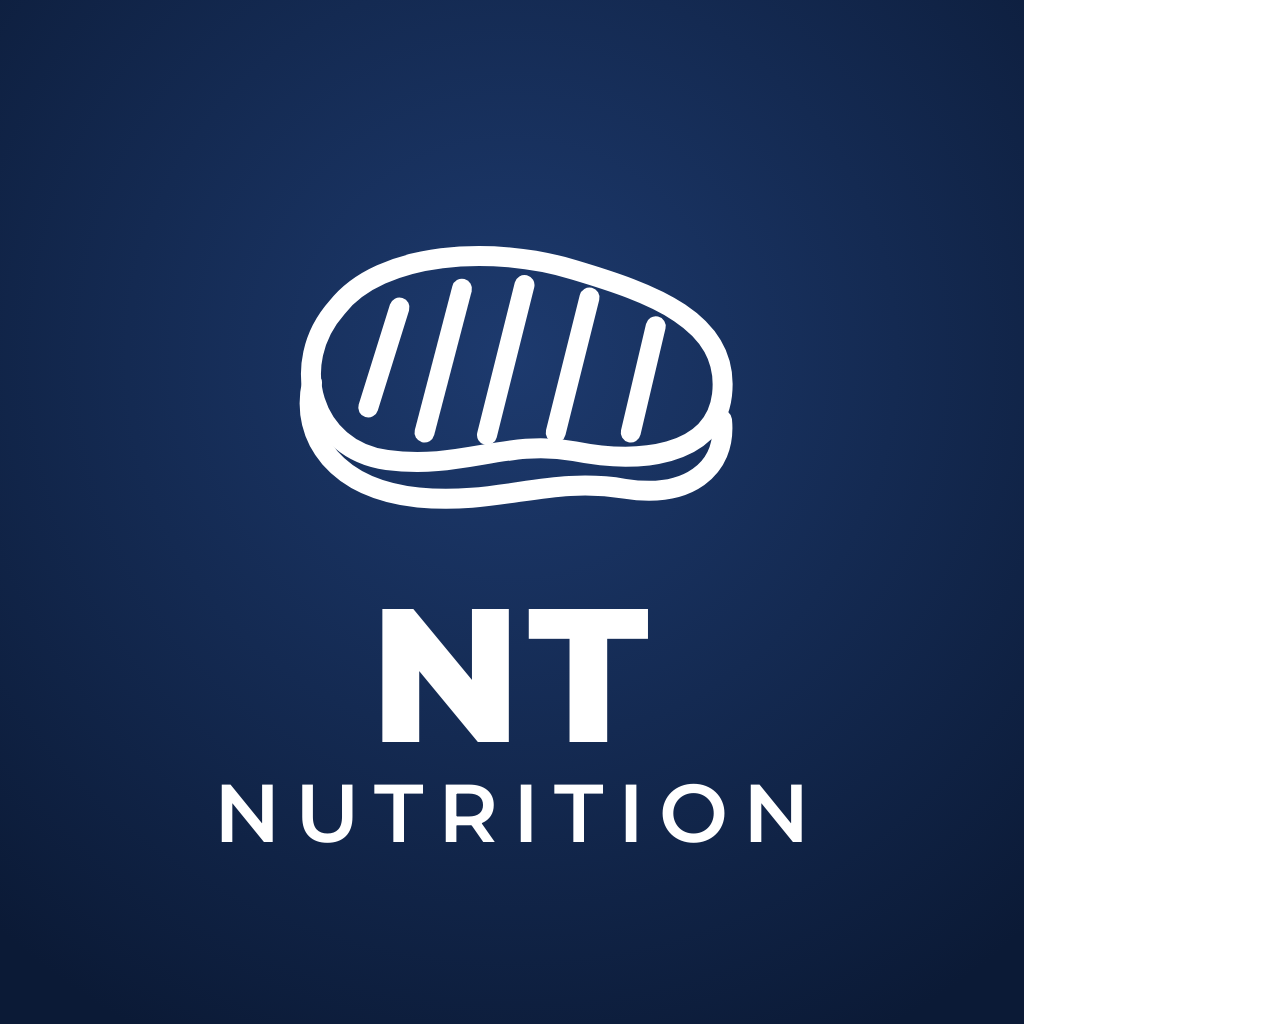
==== icons/icon-bron.html @ 583e702e "NT Nutrition v0.2: icoon, 5 meals, favorieten, slim zoeken en macro-groep - Nieuw app-icoon (steak, " ====
<!doctype html><html><head>
<link href="https://fonts.googleapis.com/css2?family=Montserrat:wght@600;800&display=block" rel="stylesheet">
<style>html,body{margin:0;background:transparent} svg{display:block}</style></head><body>
<svg id="s" xmlns="http://www.w3.org/2000/svg" width="1024" height="1024" viewBox="0 0 1024 1024">
  <defs>
    <radialGradient id="bg" cx="50%" cy="35%" r="75%">
      <stop offset="0" stop-color="#1d3a6e"/><stop offset="1" stop-color="#0b1a36"/>
    </radialGradient>
  </defs>
  <rect width="1024" height="1024" fill="url(#bg)"/><g id="content">
  <g transform="translate(512 395) scale(1.25) translate(-200 -140)" fill="none" stroke="#fff" stroke-width="16" stroke-linecap="round" stroke-linejoin="round">
    <!-- zijkant (dikte) van de steak -->
    <path d="M40 130 C 30 175, 60 215, 125 222 C 190 228, 230 205, 290 215 C 340 223, 372 200, 368 160"/>
    <!-- bovenkant van de steak -->
    <path d="M60 70 C 95 25, 185 20, 250 40 C 310 58, 375 80, 368 140 C 362 190, 300 195, 250 185 C 195 175, 160 200, 100 192 C 40 184, 20 115, 60 70 Z" />
    <!-- grillstrepen -->
    <path d="M110 70 L 85 150" /><path d="M160 55 L 130 170" /><path d="M210 52 L 180 172"/><path d="M262 62 L 235 170"/><path d="M315 85 L 295 170"/>
  </g>
  <text x="512" y="742" text-anchor="middle" fill="#fff" font-family="Montserrat, 'Inter Display', sans-serif" font-weight="800" font-size="190" letter-spacing="6">NT</text>
  <text x="519" y="842" text-anchor="middle" fill="#fff" font-family="Montserrat, 'Inter Display', sans-serif" font-weight="600" font-size="82" letter-spacing="15">NUTRITION</text>
</g></svg></body></html>
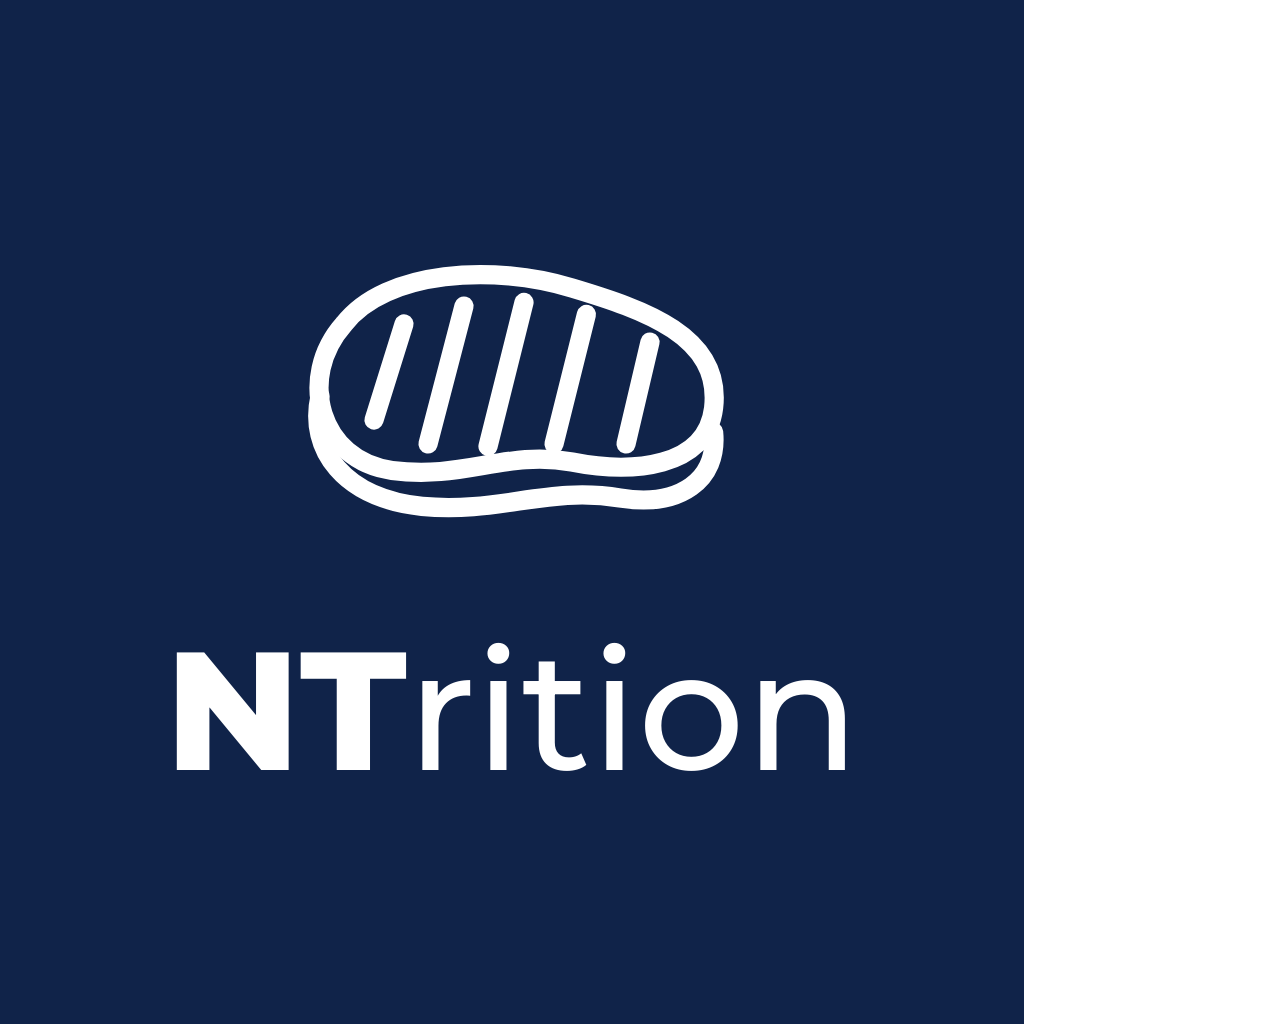
==== commit 5c1f47e5: "NTrition v0.3: nieuw logo, marineblauw thema, Engelse UI en macro-rangschikking per meal - Gekozen N" ====
--- a/icons/icon-bron.html
+++ b/icons/icon-bron.html
@@ -1,21 +1 @@
-<!doctype html><html><head>
-<link href="https://fonts.googleapis.com/css2?family=Montserrat:wght@600;800&display=block" rel="stylesheet">
-<style>html,body{margin:0;background:transparent} svg{display:block}</style></head><body>
-<svg id="s" xmlns="http://www.w3.org/2000/svg" width="1024" height="1024" viewBox="0 0 1024 1024">
-  <defs>
-    <radialGradient id="bg" cx="50%" cy="35%" r="75%">
-      <stop offset="0" stop-color="#1d3a6e"/><stop offset="1" stop-color="#0b1a36"/>
-    </radialGradient>
-  </defs>
-  <rect width="1024" height="1024" fill="url(#bg)"/><g id="content">
-  <g transform="translate(512 395) scale(1.25) translate(-200 -140)" fill="none" stroke="#fff" stroke-width="16" stroke-linecap="round" stroke-linejoin="round">
-    <!-- zijkant (dikte) van de steak -->
-    <path d="M40 130 C 30 175, 60 215, 125 222 C 190 228, 230 205, 290 215 C 340 223, 372 200, 368 160"/>
-    <!-- bovenkant van de steak -->
-    <path d="M60 70 C 95 25, 185 20, 250 40 C 310 58, 375 80, 368 140 C 362 190, 300 195, 250 185 C 195 175, 160 200, 100 192 C 40 184, 20 115, 60 70 Z" />
-    <!-- grillstrepen -->
-    <path d="M110 70 L 85 150" /><path d="M160 55 L 130 170" /><path d="M210 52 L 180 172"/><path d="M262 62 L 235 170"/><path d="M315 85 L 295 170"/>
-  </g>
-  <text x="512" y="742" text-anchor="middle" fill="#fff" font-family="Montserrat, 'Inter Display', sans-serif" font-weight="800" font-size="190" letter-spacing="6">NT</text>
-  <text x="519" y="842" text-anchor="middle" fill="#fff" font-family="Montserrat, 'Inter Display', sans-serif" font-weight="600" font-size="82" letter-spacing="15">NUTRITION</text>
-</g></svg></body></html>
+<!doctype html><html><head><link href="https://fonts.googleapis.com/css2?family=Montserrat:wght@500;800&display=block" rel="stylesheet"><style>html,body{margin:0;background:transparent} svg{display:block}</style></head><body><svg id="s" xmlns="http://www.w3.org/2000/svg" viewBox="0 0 1024 1024" width="1024" height="1024"><rect width="1024" height="1024" fill="#102349"/><g transform="translate(512 390) scale(1.2) translate(-200 -125)"><g fill="none" stroke="#fff" stroke-width="16" stroke-linecap="round" stroke-linejoin="round"><path d="M40 130 C 30 175, 60 215, 125 222 C 190 228, 230 205, 290 215 C 340 223, 372 200, 368 160"/><path d="M60 70 C 95 25, 185 20, 250 40 C 310 58, 375 80, 368 140 C 362 190, 300 195, 250 185 C 195 175, 160 200, 100 192 C 40 184, 20 115, 60 70 Z"/><path d="M110 70 L 85 150"/><path d="M160 55 L 130 170"/><path d="M210 52 L 180 172"/><path d="M262 62 L 235 170"/><path d="M315 85 L 295 170"/></g></g><text x="512" y="770" text-anchor="middle" font-family="Montserrat, sans-serif" font-size="168" letter-spacing="0" fill="#fff"><tspan font-weight="800">NT</tspan><tspan font-weight="500" fill="#fff">rition</tspan></text></svg></body></html>
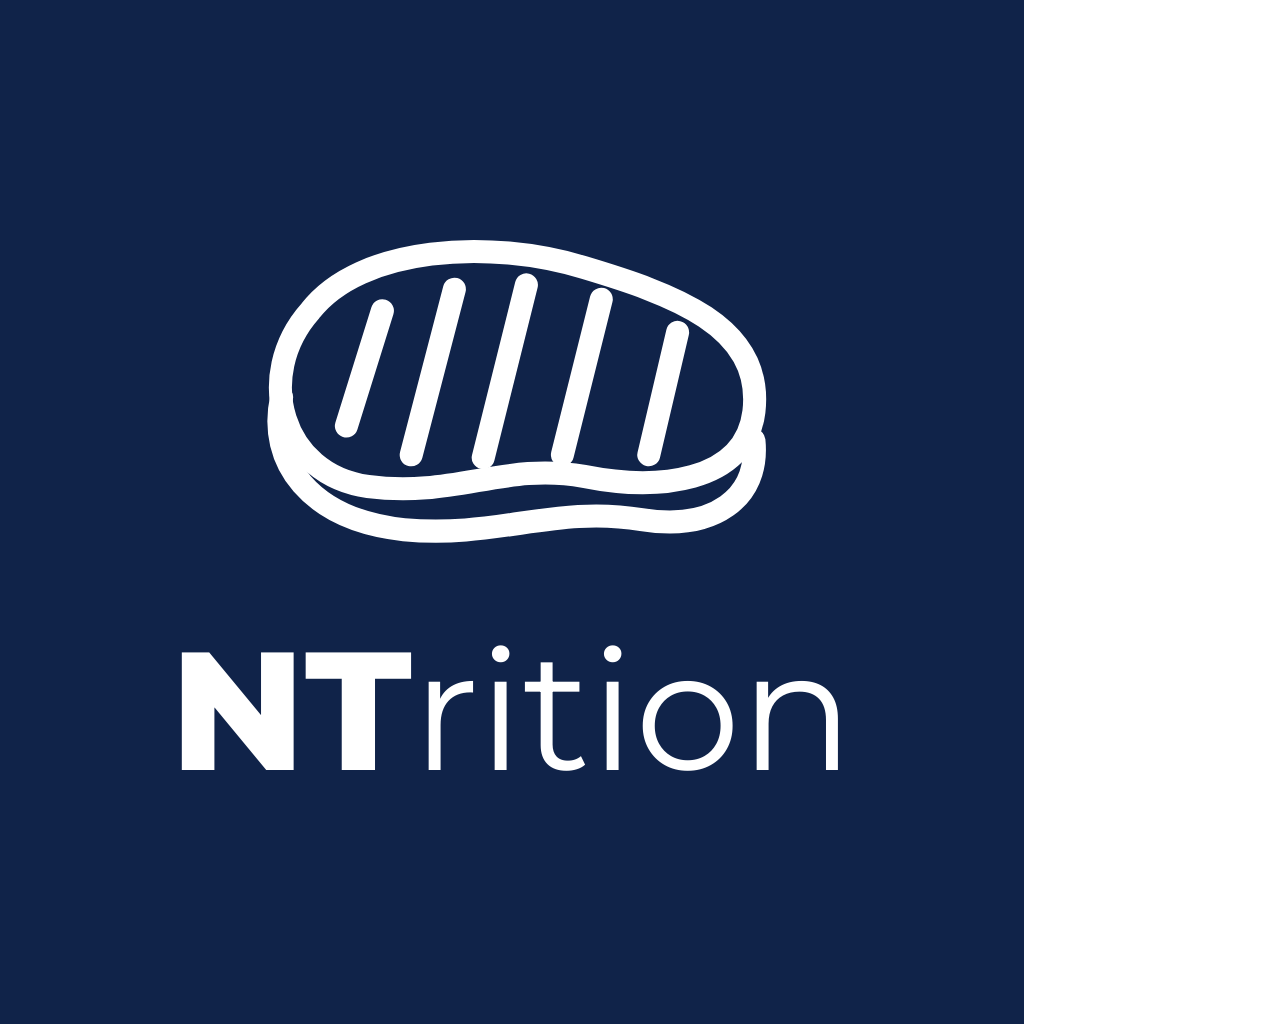
==== commit 2001ba54: "v0.5.2: bigger steak logo, lighter 'rition' in header and app icon Co-Authored-By: Claude Opus 5.5 (" ====
--- a/icons/icon-bron.html
+++ b/icons/icon-bron.html
@@ -1 +1 @@
-<!doctype html><html><head><link href="https://fonts.googleapis.com/css2?family=Montserrat:wght@500;800&display=block" rel="stylesheet"><style>html,body{margin:0;background:transparent} svg{display:block}</style></head><body><svg id="s" xmlns="http://www.w3.org/2000/svg" viewBox="0 0 1024 1024" width="1024" height="1024"><rect width="1024" height="1024" fill="#102349"/><g transform="translate(512 390) scale(1.2) translate(-200 -125)"><g fill="none" stroke="#fff" stroke-width="16" stroke-linecap="round" stroke-linejoin="round"><path d="M40 130 C 30 175, 60 215, 125 222 C 190 228, 230 205, 290 215 C 340 223, 372 200, 368 160"/><path d="M60 70 C 95 25, 185 20, 250 40 C 310 58, 375 80, 368 140 C 362 190, 300 195, 250 185 C 195 175, 160 200, 100 192 C 40 184, 20 115, 60 70 Z"/><path d="M110 70 L 85 150"/><path d="M160 55 L 130 170"/><path d="M210 52 L 180 172"/><path d="M262 62 L 235 170"/><path d="M315 85 L 295 170"/></g></g><text x="512" y="770" text-anchor="middle" font-family="Montserrat, sans-serif" font-size="168" letter-spacing="0" fill="#fff"><tspan font-weight="800">NT</tspan><tspan font-weight="500" fill="#fff">rition</tspan></text></svg></body></html>+<!doctype html><html><head><link href="https://fonts.googleapis.com/css2?family=Montserrat:wght@400;800&display=block" rel="stylesheet"><style>html,body{margin:0;background:transparent} svg{display:block}</style></head><body><svg id="s" xmlns="http://www.w3.org/2000/svg" viewBox="0 0 1024 1024" width="1024" height="1024"><rect width="1024" height="1024" fill="#102349"/><g id="content"><g transform="translate(512 390) scale(1.44) translate(-200 -125)"><g fill="none" stroke="#fff" stroke-width="16" stroke-linecap="round" stroke-linejoin="round"><path d="M40 130 C 30 175, 60 215, 125 222 C 190 228, 230 205, 290 215 C 340 223, 372 200, 368 160"/><path d="M60 70 C 95 25, 185 20, 250 40 C 310 58, 375 80, 368 140 C 362 190, 300 195, 250 185 C 195 175, 160 200, 100 192 C 40 184, 20 115, 60 70 Z"/><path d="M110 70 L 85 150"/><path d="M160 55 L 130 170"/><path d="M210 52 L 180 172"/><path d="M262 62 L 235 170"/><path d="M315 85 L 295 170"/></g></g><text x="512" y="770" text-anchor="middle" font-family="Montserrat, sans-serif" font-size="168" letter-spacing="0" fill="#fff"><tspan font-weight="800">NT</tspan><tspan font-weight="400" fill="#fff">rition</tspan></text></g></svg></body></html>
